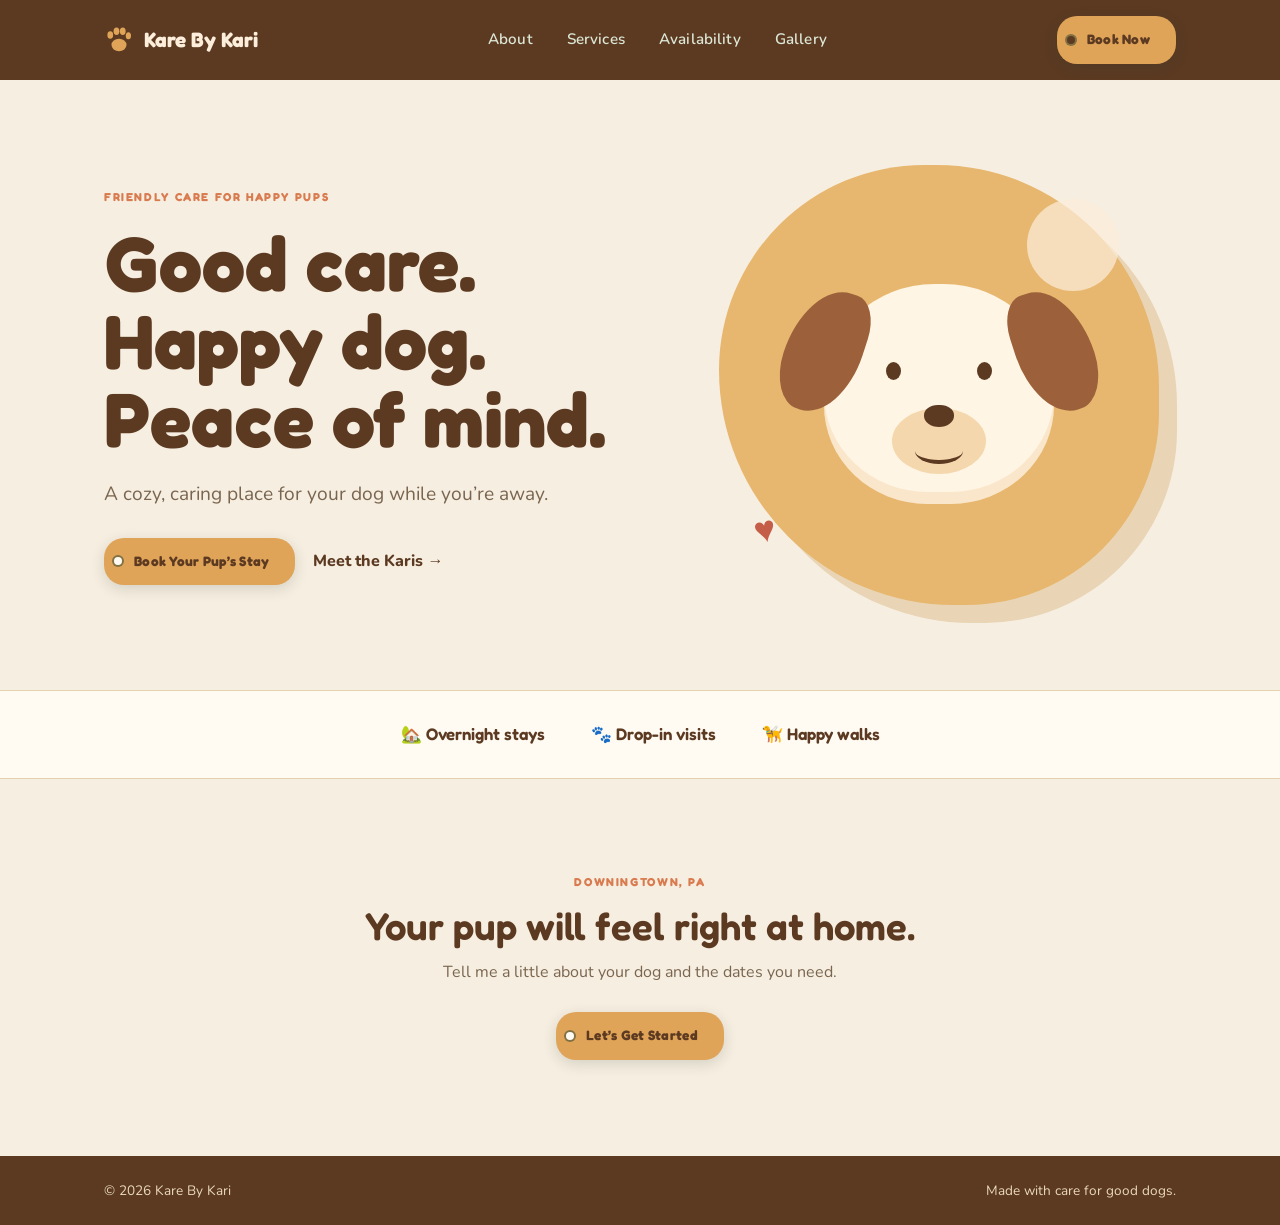
==== index.html @ df32e1bb "Launch Kare By Kari website" ====
<!DOCTYPE html>
<html lang="en">
<head>
<meta charset="UTF-8">
<meta name="viewport" content="width=device-width, initial-scale=1.0">
<title>Kare By Kari — Loving Dog Care</title>
<meta name="description" content="Friendly, one-on-one dog care in Downingtown, PA.">
<link rel="stylesheet" href="assets/style.css">
</head>
<body>

<header class="site-header">
  <nav class="nav">
    <a href="index.html" class="brand">
      <svg viewBox="0 0 24 24" fill="currentColor" aria-hidden="true"><ellipse cx="12" cy="16" rx="6" ry="5"/><ellipse cx="5" cy="8" rx="2.3" ry="3"/><ellipse cx="10" cy="5" rx="2.3" ry="3"/><ellipse cx="15" cy="5" rx="2.3" ry="3"/><ellipse cx="19.5" cy="8.5" rx="2.1" ry="2.8"/></svg>
      Kare By Kari
    </a>
    <ul class="nav-links">
      <li><a href="about.html">About</a></li>
      <li><a href="pricing.html">Services</a></li>
      <li><a href="https://calendly.com/karebykari/30min">Availability</a></li>
      <li><a href="gallery.html">Gallery</a></li>
    </ul>
    <div class="nav-cta">
      <a href="https://calendly.com/karebykari/30min" class="btn-tag on-pine"><span class="btn-tag-text">Book Now</span></a>
      <button class="nav-toggle" aria-label="Toggle menu" aria-expanded="false">
        <svg viewBox="0 0 24 24" fill="none" stroke="currentColor" stroke-width="2" aria-hidden="true"><path d="M3 6h18M3 12h18M3 18h18"/></svg>
      </button>
    </div>
  </nav>
</header>

<main class="simple-home">
  <section class="simple-hero wrap">
    <div class="simple-hero-copy">
      <span class="eyebrow">Friendly care for happy pups</span>
      <h1>Good care. Happy dog. Peace of mind.</h1>
      <p class="lede">A cozy, caring place for your dog while you’re away.</p>
      <div class="hero-actions">
        <a href="https://calendly.com/karebykari/30min" class="btn-tag">Book Your Pup’s Stay</a>
        <a href="about.html" class="simple-link">Meet the Karis <span aria-hidden="true">→</span></a>
      </div>
    </div>

    <div class="happy-dog-art" aria-label="A happy dog waiting to welcome your pup" role="img">
      <div class="sun-spot"></div>
      <div class="dog-face">
        <span class="dog-ear dog-ear--left"></span>
        <span class="dog-ear dog-ear--right"></span>
        <span class="dog-eye dog-eye--left"></span>
        <span class="dog-eye dog-eye--right"></span>
        <span class="dog-muzzle"></span>
        <span class="dog-nose"></span>
        <span class="dog-smile"></span>
      </div>
      <span class="little-heart">♥</span>
    </div>
  </section>

  <section class="simple-services" aria-label="Services">
    <div class="wrap service-pills">
      <span>🏡 Overnight stays</span>
      <span>🐾 Drop-in visits</span>
      <span>🦮 Happy walks</span>
    </div>
  </section>

  <section class="simple-cta wrap">
    <span class="eyebrow">Downingtown, PA</span>
    <h2>Your pup will feel right at home.</h2>
    <p>Tell me a little about your dog and the dates you need.</p>
    <a href="https://calendly.com/karebykari/30min" class="btn-tag">Let’s Get Started</a>
  </section>
</main>

<footer class="simple-footer">
  <div class="wrap">
    <span>© <span data-year></span> Kare By Kari</span>
    <span>Made with care for good dogs.</span>
  </div>
</footer>

<script src="assets/main.js"></script>
</body>
</html>
---- assets/style.css ----
/* =========================================================
   Kare By Kari — design tokens & shared styles
   Palette: sage mist / pine / marigold / sky, warm off-white cards
   Type: Fredoka (display/labels/prices) + Nunito (body) — playful, rounded pairing
   Signature: dog-tag components (rounded rect + die-cut hole) and
   dashed "leash line" dividers.
   ========================================================= */

@import url('https://fonts.googleapis.com/css2?family=Fredoka:wght@400;500;600;700&family=Nunito:wght@400;500;600;700;800&display=swap');

:root{
  /* ---- color ---- */
  --sage:        #F6EEE0;   /* page background */
  --sage-deep:   #ECDCC0;   /* subtle section band */
  --cream-card:  #FFFBF3;   /* card surfaces */
  --pine:        #5C3A22;   /* primary / nav / footer */
  --pine-2:      #74492C;   /* pine hover */
  --marigold:    #E0A458;   /* accent / CTA */
  --marigold-2:  #C98D3E;   /* accent hover */
  --sky:         #D97B4F;   /* secondary accent — links, available days */
  --clay:        #B06A43;   /* used sparingly — booked/unavailable marker */
  --ink:         #3B2A1E;   /* body text */
  --ink-soft:    #7A6650;   /* secondary text */
  --line:        #E3D1B0;   /* hairline / dashed leash color */

  /* ---- type ---- */
  --font-display: "Fredoka", "Trebuchet MS", sans-serif;
  --font-body: "Nunito", -apple-system, Segoe UI, sans-serif;
  --font-mono: "Fredoka", "Trebuchet MS", sans-serif;

  /* ---- shape / rhythm ---- */
  --radius-tag: 20px;
  --radius-sm: 8px;
  --shadow-card: 0 6px 20px rgba(36,64,47,0.10);
  --shadow-tag: 0 4px 14px rgba(36,64,47,0.16);
  --max-w: 1120px;

  --tag-hole-bg: var(--cream-card);
}

/* ---- reset ---- */
*, *::before, *::after{ box-sizing: border-box; }
html{ scroll-behavior: smooth; }
body{
  margin:0;
  background: var(--sage);
  color: var(--ink);
  font-family: var(--font-body);
  font-size: 16px;
  line-height: 1.6;
  -webkit-font-smoothing: antialiased;
}
img{ max-width:100%; display:block; }
a{ color: var(--pine); text-decoration: none; }
ul{ margin:0; padding:0; list-style:none; }
h1,h2,h3,h4{ font-family: var(--font-display); color: var(--pine); margin:0 0 0.4em; line-height:1.15; font-weight:600; }
h1{ font-size: clamp(2.4rem, 5vw, 3.6rem); font-weight:700; }
h2{ font-size: clamp(1.7rem, 3.2vw, 2.4rem); }
h3{ font-size: 1.25rem; }
p{ margin:0 0 1em; color: var(--ink-soft); }
.eyebrow{
  font-family: var(--font-mono);
  text-transform: uppercase;
  letter-spacing: 0.14em;
  font-size: 0.72rem;
  color: var(--sky);
  font-weight: 700;
}

:focus-visible{ outline: 3px solid var(--marigold); outline-offset: 2px; }

@media (prefers-reduced-motion: reduce){
  *{ animation-duration: 0.001ms !important; animation-iteration-count: 1 !important; transition-duration: 0.001ms !important; scroll-behavior: auto !important; }
}

.wrap{ max-width: var(--max-w); margin: 0 auto; padding: 0 24px; }
.section{ padding: 72px 0; }
.section--tight{ padding: 48px 0; }
.section--band{ background: var(--sage-deep); }
.section--pine{ background: var(--pine); color: #FBEFDA; }
.section--pine h2, .section--pine h3{ color: #FCEEDA; }
.section--pine p{ color: #EAD9BB; }

.eyebrow-center{ text-align:center; }
.section-head{ max-width: 620px; margin: 0 auto 40px; text-align:center; }
.section-head.left{ text-align:left; margin-left:0; }

/* ---- leash divider (signature detail) ---- */
.leash{
  border: none;
  border-top: 3px dashed var(--line);
  margin: 0;
  position: relative;
  height: 3px;
}
.leash--pine{ border-top-color: rgba(234,241,230,0.35); }
.leash-paw{
  position:absolute; top:-11px; right: 6%;
  width:22px; height:22px; color: var(--marigold);
}

/* =========================================================
   Nav
   ========================================================= */
.site-header{
  position: sticky; top:0; z-index: 50;
  background: var(--pine);
}
.nav{
  display:flex; align-items:center; justify-content:space-between;
  padding: 16px 24px;
  max-width: var(--max-w); margin:0 auto;
}
.brand{
  display:flex; align-items:center; gap:10px;
  font-family: var(--font-display); font-weight:700; font-size:1.3rem;
  color:#FCEEDA;
}
.brand svg{ width:30px; height:30px; color: var(--marigold); flex-shrink:0; }
.nav-links{
  display:flex; align-items:center; gap: 30px;
}
.nav-links a{
  color:#DCE7D6; font-weight:600; font-size:0.95rem; letter-spacing:0.01em;
  padding: 6px 2px; border-bottom: 2px solid transparent;
}
.nav-links a:hover{ color:#fff; }
.nav-links a[aria-current="page"]{ color:#fff; border-bottom-color: var(--marigold); }
.nav-cta{ display:flex; align-items:center; gap:16px; }
.nav-toggle{
  display:none; background:none; border:none; color:#fff; padding:6px;
  cursor:pointer;
}
.nav-toggle svg{ width:26px; height:26px; }

@media (max-width: 860px){
  .nav-links{
    position:absolute; top:100%; left:0; right:0;
    background: var(--pine-2);
    flex-direction:column; align-items:flex-start;
    padding: 8px 24px 20px; gap: 4px;
    display:none;
  }
  .nav-links.open{ display:flex; }
  .nav-links a{ width:100%; padding:10px 0; border-bottom: 1px solid rgba(255,255,255,0.08); }
  .nav-toggle{ display:inline-flex; }
  .nav-cta .btn-tag span.btn-tag-text{ display:none; }
}

/* =========================================================
   Buttons — dog-tag signature
   ========================================================= */
.btn-tag{
  --tag-hole-bg: var(--cream-card);
  position:relative;
  display:inline-flex; align-items:center; gap:10px;
  font-family: var(--font-mono); font-weight:700; font-size:0.85rem;
  letter-spacing: 0.02em;
  padding: 13px 26px 13px 30px;
  border-radius: var(--radius-tag);
  border: none; cursor:pointer;
  background: var(--marigold); color: var(--pine);
  box-shadow: var(--shadow-tag);
  transition: transform 0.15s ease, box-shadow 0.15s ease, background 0.15s ease;
}
.btn-tag::before{
  content:"";
  position:absolute; left:10px; top:50%; transform:translateY(-50%);
  width:8px; height:8px; border-radius:50%;
  background: var(--tag-hole-bg);
  box-shadow: 0 0 0 2px rgba(36,64,47,0.5);
}
.btn-tag:hover{ transform: translateY(-2px) rotate(-1deg); background: var(--marigold-2); }
.btn-tag.ghost{
  background: transparent; color: var(--pine);
  box-shadow: none; border: 2px solid var(--pine);
  padding: 11px 24px 11px 28px;
}
.btn-tag.ghost::before{ box-shadow: 0 0 0 2px var(--pine); background: var(--sage); }
.btn-tag.ghost:hover{ background: rgba(36,64,47,0.06); transform: translateY(-2px) rotate(-1deg); }
.btn-tag.on-pine{ --tag-hole-bg: var(--pine); }
.btn-tag.ghost.on-pine{ color:#FCEEDA; border-color:#FCEEDA; }
.btn-tag.ghost.on-pine::before{ box-shadow: 0 0 0 2px #FCEEDA; }
.btn-tag.ghost.on-pine:hover{ background: rgba(255,255,255,0.08); }
.btn-tag[disabled]{ opacity:0.6; cursor:not-allowed; transform:none; }

button.btn-tag{ font-family: var(--font-mono); }

/* =========================================================
   Simple home page
   ========================================================= */
.simple-home{ overflow:hidden; }
.simple-hero{
  min-height: 610px;
  padding-top: 72px;
  padding-bottom: 72px;
  display:grid;
  grid-template-columns: 1.05fr 0.95fr;
  align-items:center;
  gap:72px;
}
.simple-hero-copy{ max-width:600px; }
.simple-hero h1{
  max-width: 12ch;
  margin:14px 0 20px;
  font-size:clamp(2.8rem, 6vw, 5rem);
  line-height:1.02;
}
.simple-hero .lede{
  max-width:38ch;
  font-size:1.2rem;
}
.simple-hero .hero-actions{ align-items:center; }
.simple-link{
  padding:10px 4px;
  color:var(--pine);
  font-weight:800;
}
.simple-link:hover span{ display:inline-block; transform:translateX(3px); }
.happy-dog-art{
  position:relative;
  width:min(100%, 440px);
  aspect-ratio:1;
  margin:auto;
  border-radius:48% 52% 45% 55%;
  background:#E7B76F;
  box-shadow:18px 18px 0 #E9D5B5;
}
.sun-spot{
  position:absolute;
  width:92px;
  height:92px;
  top:34px;
  right:40px;
  border-radius:50%;
  background:#FCEEDA;
  opacity:.72;
}
.dog-face{
  position:absolute;
  width:230px;
  height:220px;
  left:50%;
  top:52%;
  transform:translate(-50%,-50%);
  border-radius:48% 48% 45% 45%;
  background:#FFF5E4;
  box-shadow:inset 0 -12px 0 rgba(224,164,88,.18);
}
.dog-ear{
  position:absolute;
  top:4px;
  width:76px;
  height:126px;
  z-index:-1;
  background:#9C613A;
  border-radius:70% 35% 65% 45%;
}
.dog-ear--left{ left:-38px; transform:rotate(18deg); }
.dog-ear--right{ right:-38px; transform:scaleX(-1) rotate(18deg); }
.dog-eye{
  position:absolute;
  top:78px;
  width:15px;
  height:18px;
  border-radius:50%;
  background:var(--pine);
}
.dog-eye--left{ left:62px; }
.dog-eye--right{ right:62px; }
.dog-muzzle{
  position:absolute;
  width:94px;
  height:66px;
  left:68px;
  bottom:30px;
  border-radius:50%;
  background:#F4D7AC;
}
.dog-nose{
  position:absolute;
  width:30px;
  height:22px;
  left:100px;
  bottom:77px;
  border-radius:50% 50% 55% 55%;
  background:var(--pine);
}
.dog-smile{
  position:absolute;
  width:48px;
  height:26px;
  left:91px;
  bottom:40px;
  border-bottom:4px solid var(--pine);
  border-radius:0 0 50% 50%;
}
.little-heart{
  position:absolute;
  left:35px;
  bottom:45px;
  color:#C45E49;
  font-size:2.3rem;
  transform:rotate(-12deg);
}
.simple-services{
  padding:30px 0;
  background:var(--cream-card);
  border-top:1px solid var(--line);
  border-bottom:1px solid var(--line);
}
.service-pills{
  display:flex;
  justify-content:center;
  gap:46px;
  flex-wrap:wrap;
}
.service-pills span{
  color:var(--pine);
  font-family:var(--font-display);
  font-weight:600;
  font-size:1.05rem;
}
.simple-cta{
  padding-top:90px;
  padding-bottom:96px;
  text-align:center;
}
.simple-cta h2{ margin:10px 0 12px; }
.simple-cta p{ margin-bottom:26px; }
.simple-footer{
  padding:24px 0;
  background:var(--pine);
  color:#EAD9BB;
  font-size:.85rem;
}
.simple-footer .wrap{
  display:flex;
  justify-content:space-between;
  gap:16px;
  flex-wrap:wrap;
}
@media (max-width: 860px){
  .simple-hero{
    min-height:auto;
    padding-top:44px;
    padding-bottom:60px;
    grid-template-columns:1fr;
    gap:48px;
    text-align:center;
  }
  .simple-hero-copy{ margin:auto; }
  .simple-hero h1{ margin-left:auto; margin-right:auto; }
  .simple-hero .lede{ margin-left:auto; margin-right:auto; }
  .simple-hero .hero-actions{ justify-content:center; }
  .happy-dog-art{ width:min(78vw, 330px); }
  .dog-face{ transform:translate(-50%,-50%) scale(.78); }
  .service-pills{ gap:20px 30px; }
}

/* =========================================================
   Hero
   ========================================================= */
.hero{
  padding: 64px 0 40px;
  display:grid; grid-template-columns: 1.15fr 0.85fr; gap: 48px; align-items:center;
}
.hero h1{ margin-bottom: 0.35em; }
.hero .lede{ font-size:1.1rem; max-width: 46ch; }
.hero-actions{ display:flex; gap:14px; margin-top: 28px; flex-wrap:wrap; }
.hero-art{
  position:relative; aspect-ratio: 1/1; border-radius: 28px;
  background: radial-gradient(circle at 30% 25%, #FCEEDA 0%, var(--marigold) 45%, var(--pine) 46%, var(--pine) 100%);
  overflow:hidden;
  box-shadow: var(--shadow-card);
}
.hero-art svg{ position:absolute; inset:0; width:100%; height:100%; }

@media (max-width: 860px){
  .hero{ grid-template-columns: 1fr; padding-top: 36px; }
  .hero-art{ order:-1; max-width: 340px; margin: 0 auto; }
}

/* trust strip */
.trust-strip{ display:flex; flex-wrap:wrap; gap:14px; justify-content:center; padding: 28px 0 8px; }
.trust-chip{
  font-family: var(--font-mono); font-size:0.78rem; font-weight:700;
  background: var(--cream-card); border-radius: 999px; padding: 10px 18px;
  color: var(--pine); box-shadow: var(--shadow-card);
  display:flex; align-items:center; gap:8px;
}
.trust-chip svg{ width:15px; height:15px; color: var(--marigold); }

/* =========================================================
   Cards — grid, service, testimonial (dog-tag framed)
   ========================================================= */
.grid{ display:grid; gap: 26px; }
.grid--3{ grid-template-columns: repeat(3, 1fr); }
.grid--2{ grid-template-columns: repeat(2, 1fr); }
@media (max-width: 860px){ .grid--3, .grid--2{ grid-template-columns: 1fr; } }

.card{
  --tag-hole-bg: var(--cream-card);
  position:relative;
  background: var(--cream-card);
  border-radius: var(--radius-tag);
  padding: 30px 26px 26px;
  box-shadow: var(--shadow-card);
}
.card::before{
  content:"";
  position:absolute; left:18px; top:18px;
  width:11px; height:11px; border-radius:50%;
  background: var(--tag-hole-bg);
  box-shadow: 0 0 0 2px rgba(36,64,47,0.35);
}
.card h3{ margin-top:6px; }

.service-card .price{
  font-family: var(--font-mono); font-weight:700; color: var(--pine);
  font-size: 1.6rem; margin: 6px 0 2px;
}
.service-card .price small{ font-size:0.85rem; font-weight:400; color: var(--ink-soft); }
.service-card ul{ margin-top:14px; }
.service-card li{
  padding-left: 22px; position:relative; margin-bottom:8px; font-size:0.93rem; color: var(--ink-soft);
}
.service-card li::before{
  content:""; position:absolute; left:0; top:6px; width:12px; height:12px;
  background: var(--sky); mask: radial-gradient(circle, black 40%, transparent 41%);
  border-radius: 50%;
}
.service-card li.paw-bullet{ padding-left:24px; }
.service-card li.paw-bullet::before{ content:"🐾"; background:none; font-size:0.8rem; top:1px; }

.testimonial-card{ display:flex; flex-direction:column; gap: 14px; }
.testimonial-card .rating{ display:flex; gap:4px; }
.testimonial-card .rating svg{ width:16px; height:16px; color: var(--marigold); }
.testimonial-card blockquote{ margin:0; font-style: italic; color: var(--ink); font-size:1.02rem; }
.testimonial-card footer{ font-family: var(--font-mono); font-size:0.78rem; color: var(--ink-soft); }
.testimonial-card footer strong{ color: var(--pine); }

/* Gallery */
.gallery-grid{
  display:grid;
  grid-template-columns:repeat(2, 1fr);
  gap:22px;
  padding-bottom:72px;
}
.gallery-photo{
  height:440px;
  margin:0;
  border-radius:24px;
  background:var(--cream-card);
  overflow:hidden;
  box-shadow:var(--shadow-card);
}
.gallery-photo img{
  width:100%;
  height:100%;
  object-fit:cover;
  transition:transform .25s ease;
}
.gallery-photo:hover img{ transform:scale(1.025); }
.gallery-photo:nth-child(1) img,
.gallery-photo:nth-child(3) img,
.gallery-photo:nth-child(4) img{ object-position:center 35%; }
@media (max-width:860px){
  .gallery-photo{ height:360px; }
}
@media (max-width:560px){
  .gallery-grid{ grid-template-columns:1fr; }
  .gallery-photo{ height:420px; }
}

/* =========================================================
   Calendar (Availability)
   ========================================================= */
.cal-shell{
  background: var(--cream-card); border-radius: 20px; box-shadow: var(--shadow-card);
  padding: 26px; max-width: 620px; margin: 0 auto;
}
.cal-nav{ display:flex; align-items:center; justify-content:space-between; margin-bottom: 18px; }
.cal-nav button{
  background: var(--sage); border:none; width:36px; height:36px; border-radius:50%;
  color: var(--pine); cursor:pointer; display:flex; align-items:center; justify-content:center;
  transition: background 0.15s ease;
}
.cal-nav button:hover{ background: var(--sage-deep); }
.cal-nav button svg{ width:18px; height:18px; }
.cal-month{ font-family: var(--font-display); font-weight:700; font-size:1.25rem; color: var(--pine); }
.cal-grid{ display:grid; grid-template-columns: repeat(7, 1fr); gap:6px; text-align:center; }
.cal-grid .dow{ font-family: var(--font-mono); font-size:0.7rem; color: var(--ink-soft); padding-bottom:6px; }
.cal-day{
  aspect-ratio: 1/1; display:flex; align-items:center; justify-content:center;
  border-radius: 8px; font-family: var(--font-mono); font-size:0.85rem; color: var(--ink);
  background: transparent;
}
.cal-day.pad{ visibility:hidden; }
.cal-day.available{ background: #F2E1B0; color: var(--pine); font-weight:700; }
.cal-day.booked{ background: #EAD9C4; color: var(--clay); text-decoration: line-through; }
.cal-day.today{ box-shadow: 0 0 0 2px var(--marigold); font-weight:700; }
.cal-legend{ display:flex; gap:18px; justify-content:center; margin-top:20px; flex-wrap:wrap; }
.cal-legend span{ display:flex; align-items:center; gap:7px; font-size:0.82rem; color: var(--ink-soft); }
.legend-dot{ width:12px; height:12px; border-radius:4px; }
.legend-dot.available{ background:#F2E1B0; }
.legend-dot.booked{ background:#EAD9C4; }

/* =========================================================
   About page specifics
   ========================================================= */
.about-hero{ display:grid; grid-template-columns: 1fr 1fr; gap: 48px; align-items:center; }
.about-photo{
  aspect-ratio: 4/3; border-radius: 24px; overflow:hidden;
  background: linear-gradient(160deg, var(--marigold), var(--pine));
  box-shadow: var(--shadow-card);
  position:relative;
}
.about-photo img{
  width:100%;
  height:100%;
  object-fit:cover;
  object-position:center;
}
@media (max-width: 860px){ .about-hero{ grid-template-columns:1fr; } .about-photo{ max-width:560px; margin:0 auto; } }

.value-row{ display:flex; gap:16px; align-items:flex-start; margin-bottom:22px; }
.value-row svg{ width:26px; height:26px; color: var(--sky); flex-shrink:0; margin-top:3px; }
.value-row h4{ font-family: var(--font-body); font-weight:700; color: var(--pine); margin:0 0 4px; }
.value-row p{ margin:0; font-size:0.95rem; }

/* =========================================================
   Booking form
   ========================================================= */
.book-shell{ display:grid; grid-template-columns: 1fr 0.8fr; gap: 40px; align-items:start; }
@media (max-width:900px){ .book-shell{ grid-template-columns:1fr; } }

.form-card{
  background: var(--cream-card); border-radius: 20px; box-shadow: var(--shadow-card);
  padding: 34px;
}
.field{ margin-bottom: 20px; }
.field label{
  display:block; font-family: var(--font-mono); font-size:0.75rem; text-transform:uppercase;
  letter-spacing:0.08em; color: var(--pine); margin-bottom:7px; font-weight:700;
}
.field input, .field select, .field textarea{
  width:100%; padding: 12px 14px; border-radius: 10px; border: 1.5px solid var(--line);
  background: #fff; font-family: var(--font-body); font-size:0.95rem; color: var(--ink);
}
.field input:focus, .field select:focus, .field textarea:focus{
  border-color: var(--sky); outline: none;
}
.field-row{ display:grid; grid-template-columns:1fr 1fr; gap:16px; }
@media (max-width:520px){ .field-row{ grid-template-columns:1fr; } }
.form-note{ font-size:0.82rem; color: var(--ink-soft); margin-top:6px; }
.form-success{
  display:none; background:#F2E1B0; border-radius:14px; padding:20px 22px; margin-top:18px;
  color: var(--pine); font-weight:600;
}
.form-success.show{ display:block; }

.book-side .card{ margin-bottom:20px; }
.book-side h4{ font-family: var(--font-body); color: var(--pine); font-weight:700; margin:0 0 8px; }

/* =========================================================
   Footer
   ========================================================= */
.site-footer{ background: var(--pine); color:#F1DFC0; padding: 48px 0 26px; }
.footer-grid{ display:grid; grid-template-columns: 1.3fr 1fr 1fr; gap: 34px; margin-bottom: 34px; }
@media (max-width:700px){ .footer-grid{ grid-template-columns:1fr; } }
.footer-brand{ font-family: var(--font-display); color:#FCEEDA; font-size:1.2rem; font-weight:700; margin-bottom:10px; }
.site-footer h5{ font-family: var(--font-mono); text-transform:uppercase; letter-spacing:0.1em; font-size:0.72rem; color: var(--marigold); margin:0 0 14px; }
.site-footer a{ color:#F1DFC0; }
.site-footer a:hover{ color:#fff; }
.site-footer li{ margin-bottom:9px; font-size:0.92rem; }
.footer-bottom{ display:flex; justify-content:space-between; flex-wrap:wrap; gap:10px; font-size:0.8rem; color:#C2A683; padding-top:22px; border-top:1px solid rgba(255,255,255,0.12); }
.social-row{ display:flex; gap:12px; margin-top:14px; }
.social-row a{ width:34px; height:34px; border-radius:50%; background:rgba(255,255,255,0.08); display:flex; align-items:center; justify-content:center; }
.social-row svg{ width:16px; height:16px; }

/* page intro band used on inner pages */
.page-intro{ padding: 56px 0 20px; text-align:center; }
.page-intro .eyebrow{ display:block; margin-bottom:10px; }
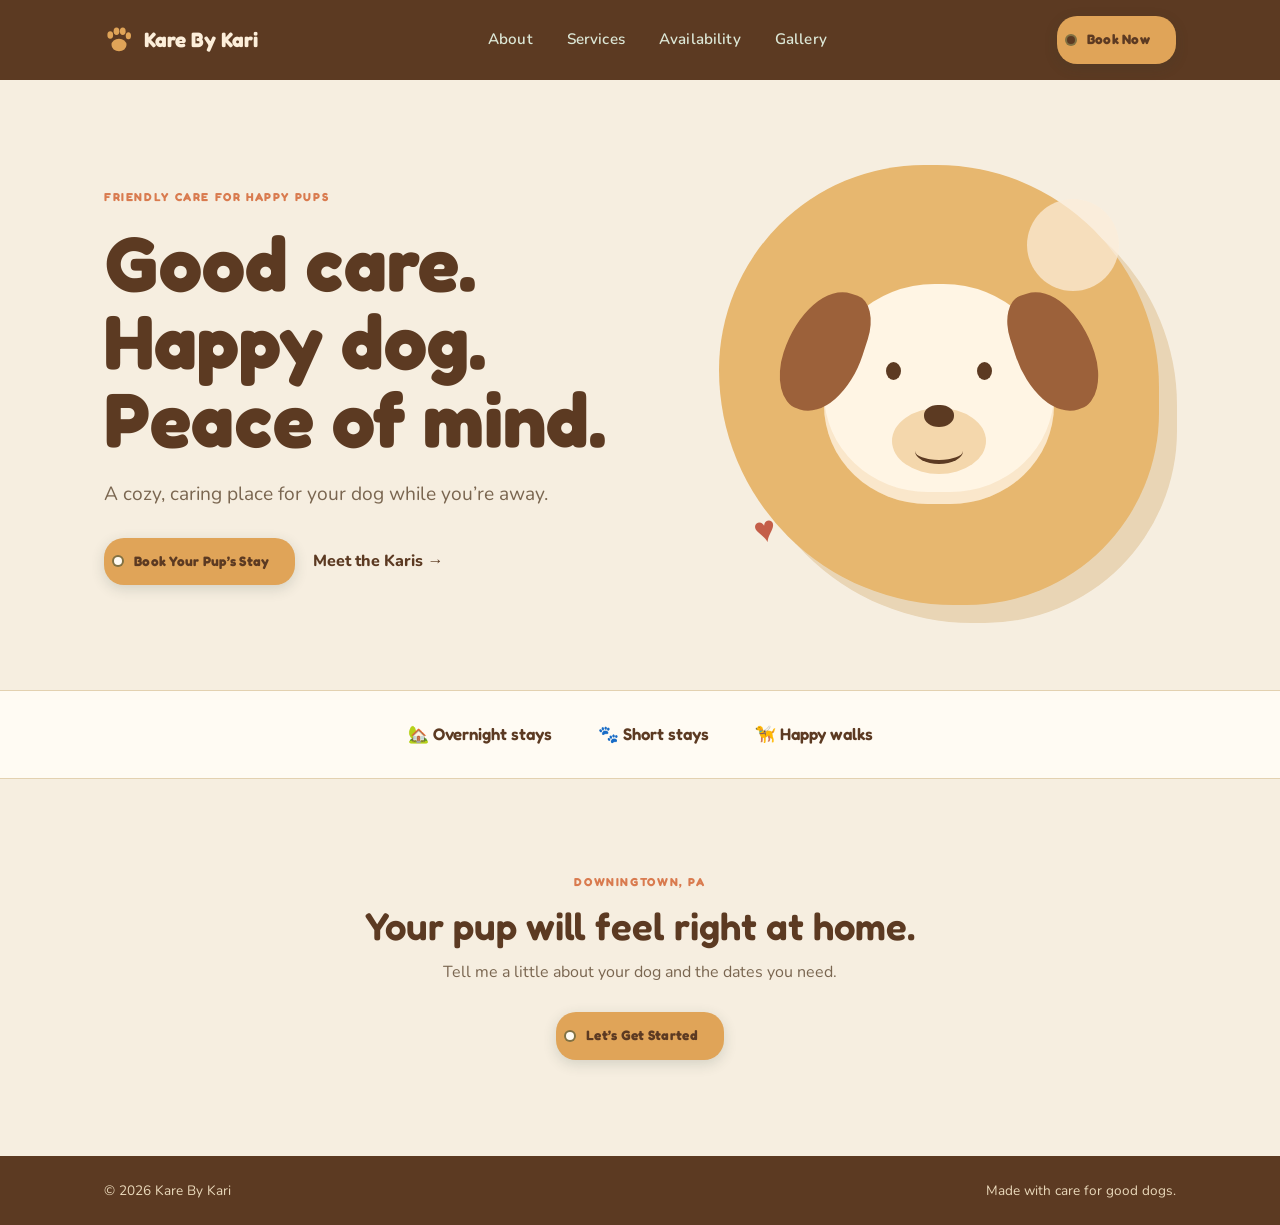
==== commit d4fa84db: "Clarify at-home service policy" ====
--- a/index.html
+++ b/index.html
@@ -60,7 +60,7 @@
   <section class="simple-services" aria-label="Services">
     <div class="wrap service-pills">
       <span>🏡 Overnight stays</span>
-      <span>🐾 Drop-in visits</span>
+      <span>🐾 Short stays</span>
       <span>🦮 Happy walks</span>
     </div>
   </section>
--- a/assets/style.css
+++ b/assets/style.css
@@ -442,35 +442,32 @@
 
 /* Gallery */
 .gallery-grid{
-  display:grid;
-  grid-template-columns:repeat(2, 1fr);
-  gap:22px;
+  columns:3 280px;
+  column-gap:22px;
   padding-bottom:72px;
 }
 .gallery-photo{
-  height:440px;
-  margin:0;
+  display:inline-block;
+  width:100%;
+  margin:0 0 22px;
   border-radius:24px;
   background:var(--cream-card);
   overflow:hidden;
   box-shadow:var(--shadow-card);
+  break-inside:avoid;
 }
 .gallery-photo img{
   width:100%;
-  height:100%;
-  object-fit:cover;
+  height:auto;
+  display:block;
   transition:transform .25s ease;
 }
 .gallery-photo:hover img{ transform:scale(1.025); }
-.gallery-photo:nth-child(1) img,
-.gallery-photo:nth-child(3) img,
-.gallery-photo:nth-child(4) img{ object-position:center 35%; }
 @media (max-width:860px){
-  .gallery-photo{ height:360px; }
+  .gallery-grid{ columns:2 240px; }
 }
 @media (max-width:560px){
-  .gallery-grid{ grid-template-columns:1fr; }
-  .gallery-photo{ height:420px; }
+  .gallery-grid{ columns:1; }
 }
 
 /* =========================================================
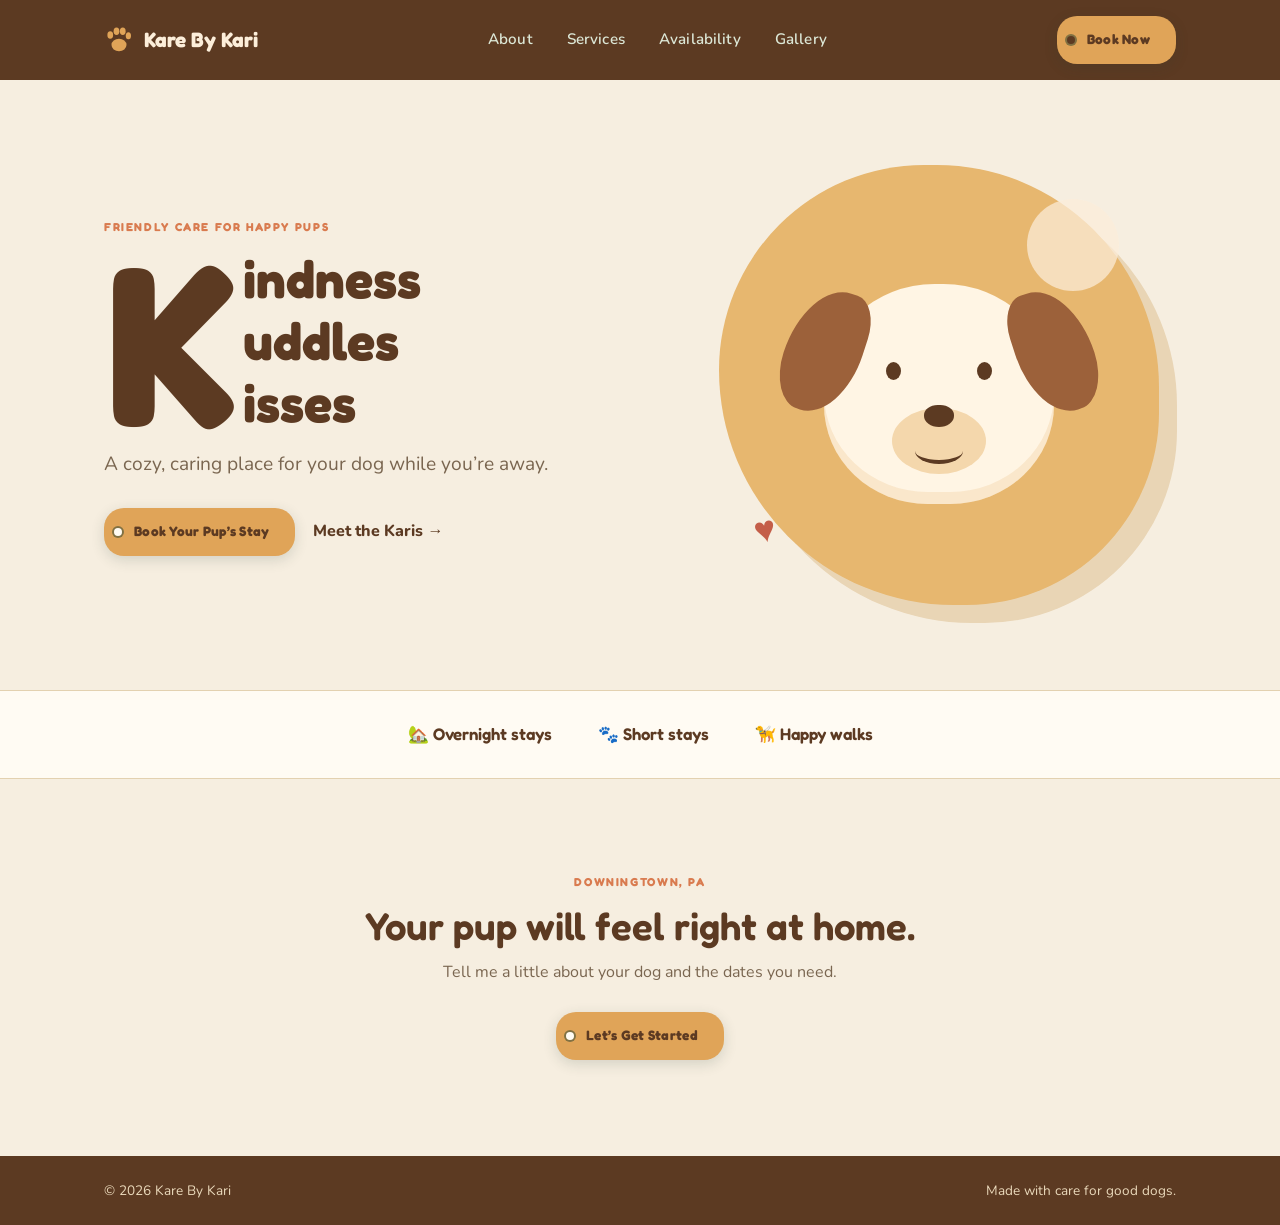
==== commit 7ff57ce4: "Refine homepage care message" ====
--- a/index.html
+++ b/index.html
@@ -34,7 +34,14 @@
   <section class="simple-hero wrap">
     <div class="simple-hero-copy">
       <span class="eyebrow">Friendly care for happy pups</span>
-      <h1>Good care. Happy dog. Peace of mind.</h1>
+      <h1 class="kare-values" aria-label="Kindness, cuddles, and kisses">
+        <span class="kare-values-letter" aria-hidden="true">K</span>
+        <span class="kare-values-words">
+          <span>indness</span>
+          <span>uddles</span>
+          <span>isses</span>
+        </span>
+      </h1>
       <p class="lede">A cozy, caring place for your dog while you’re away.</p>
       <div class="hero-actions">
         <a href="https://calendly.com/karebykari/30min" class="btn-tag">Book Your Pup’s Stay</a>
--- a/assets/style.css
+++ b/assets/style.css
@@ -206,6 +206,27 @@
   font-size:clamp(2.8rem, 6vw, 5rem);
   line-height:1.02;
 }
+.simple-hero .kare-values{
+  display:grid;
+  grid-template-columns:auto auto;
+  align-items:center;
+  gap:.04em;
+  width:max-content;
+  max-width:100%;
+  font-size:clamp(2.35rem, 5vw, 4.45rem);
+  line-height:1;
+}
+.kare-values-letter{
+  font-size:3.55em;
+  line-height:.72;
+}
+.kare-values-words{
+  display:grid;
+  gap:.18em;
+  font-size:.82em;
+  text-align:left;
+}
+.kare-values-words > span{ display:block; }
 .simple-hero .lede{
   max-width:38ch;
   font-size:1.2rem;
@@ -351,6 +372,10 @@
   }
   .simple-hero-copy{ margin:auto; }
   .simple-hero h1{ margin-left:auto; margin-right:auto; }
+  .simple-hero .kare-values{
+    grid-template-columns:auto auto;
+    font-size:clamp(1.85rem, 9vw, 3.2rem);
+  }
   .simple-hero .lede{ margin-left:auto; margin-right:auto; }
   .simple-hero .hero-actions{ justify-content:center; }
   .happy-dog-art{ width:min(78vw, 330px); }
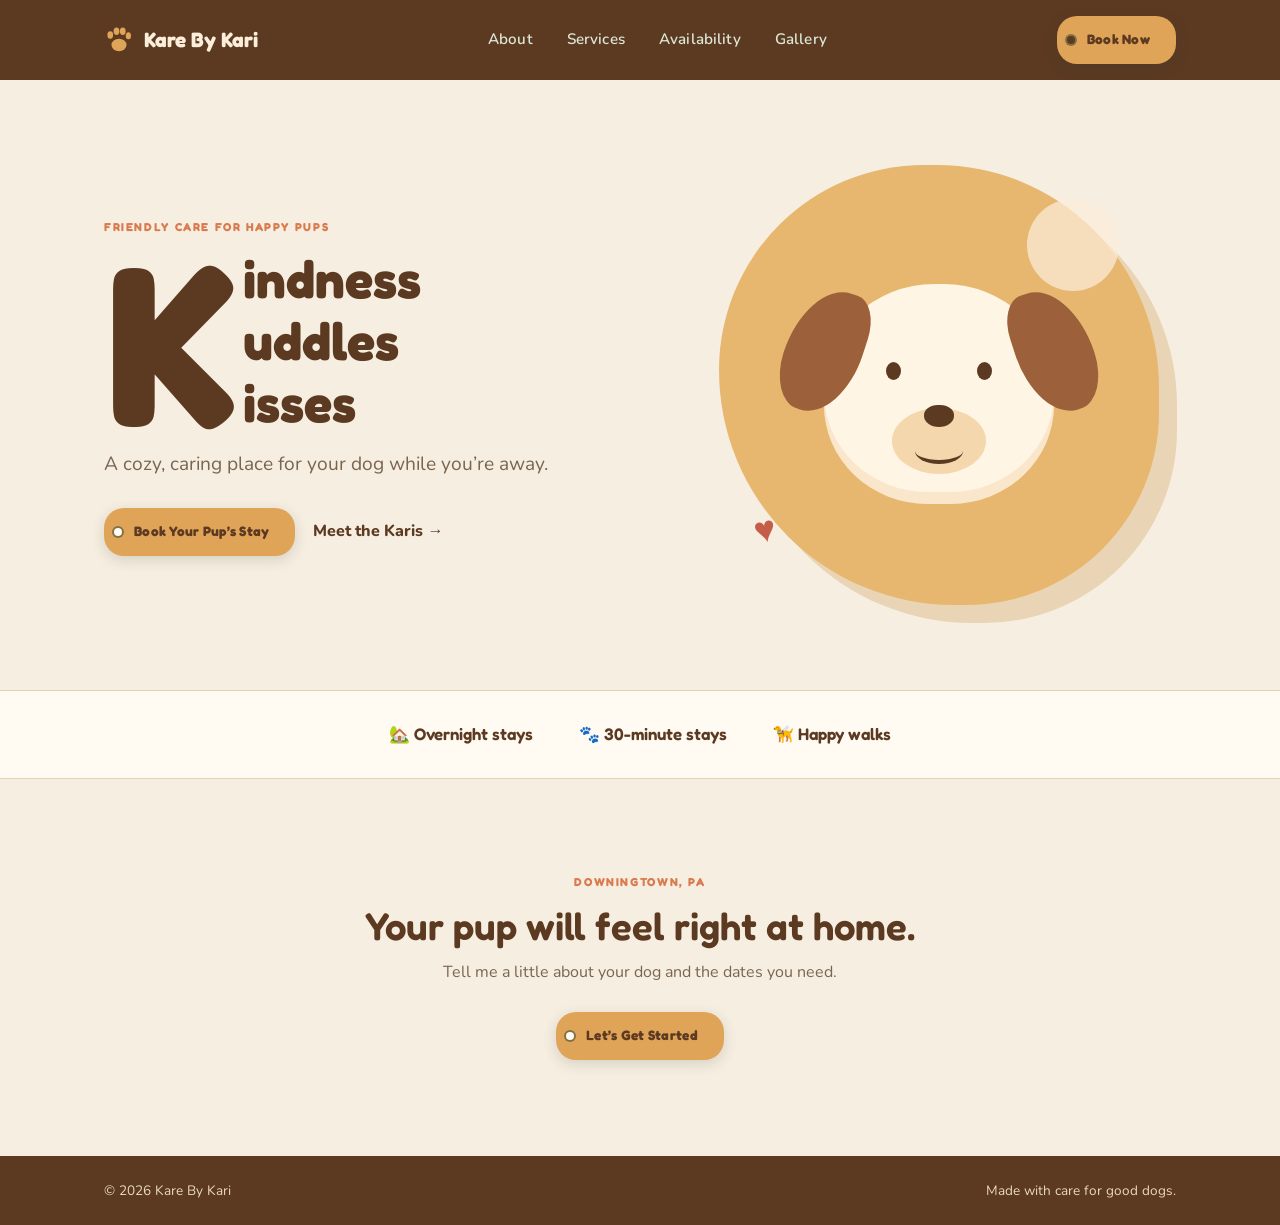
==== commit 5da2ede7: "Simplify service offerings" ====
--- a/index.html
+++ b/index.html
@@ -67,7 +67,7 @@
   <section class="simple-services" aria-label="Services">
     <div class="wrap service-pills">
       <span>🏡 Overnight stays</span>
-      <span>🐾 Short stays</span>
+      <span>🐾 30-minute stays</span>
       <span>🦮 Happy walks</span>
     </div>
   </section>
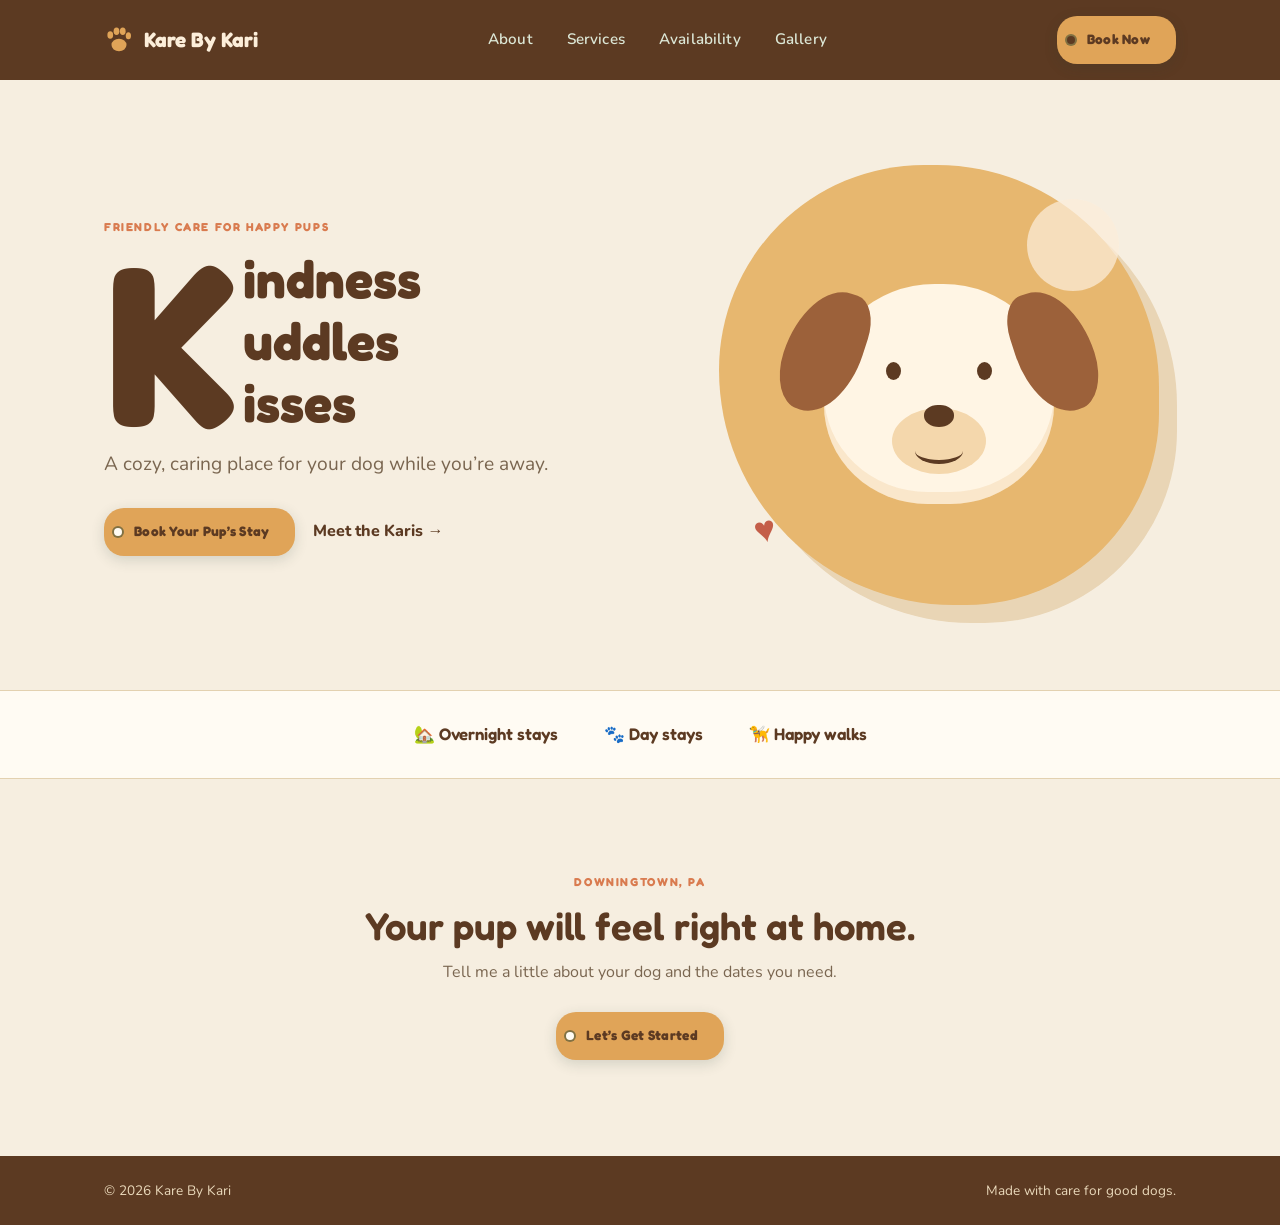
==== commit 42a42e02: "Update stay pricing and names" ====
--- a/index.html
+++ b/index.html
@@ -67,7 +67,7 @@
   <section class="simple-services" aria-label="Services">
     <div class="wrap service-pills">
       <span>🏡 Overnight stays</span>
-      <span>🐾 30-minute stays</span>
+      <span>🐾 Day stays</span>
       <span>🦮 Happy walks</span>
     </div>
   </section>
